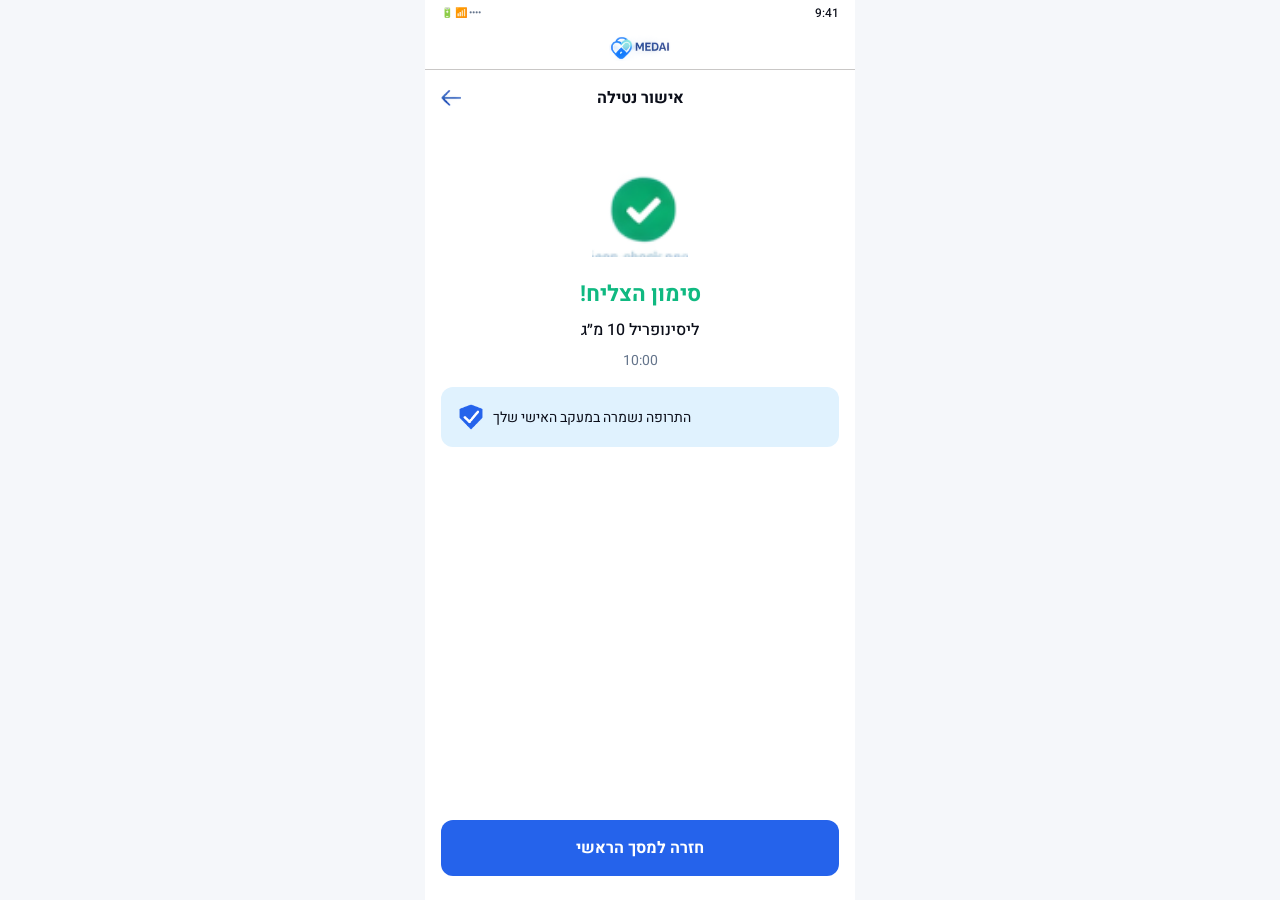
==== dose-confirmation.html @ e1222d78 "Add files via upload" ====
<!DOCTYPE html>
<html lang="he" dir="rtl">
<head>
<meta charset="UTF-8" />
<meta name="viewport" content="width=device-width, initial-scale=1.0" />
<title>MedAI — אישור נטילה</title>
<meta name="description" content="MedAI — אישור שהתרופה נלקחה בהצלחה" />
<link rel="icon" type="image/png" href="assets/images/logo-icon.png" />
<link rel="preconnect" href="https://fonts.googleapis.com" />
<link rel="preconnect" href="https://fonts.gstatic.com" crossorigin />
<link href="https://fonts.googleapis.com/css2?family=Heebo:wght@400;500;700&display=swap" rel="stylesheet" />
<link rel="stylesheet" href="style.css" />
</head>
<body>
<div class="screen">

  <div class="status-bar" aria-hidden="true">
    <span class="status-bar__time">9:41</span>
    <span class="status-bar__icons">••••  📶  🔋</span>
  </div>

  <header class="logo-header">
    <img src="assets/images/logo-header.png" alt="MedAI" />
  </header>

  <header class="page-header page-header--onboarding">
    <a class="page-header__icon-btn" href="index.html" aria-label="חזרה למסך הראשי">
      <img src="assets/icons/icon-back.png" alt="" />
    </a>
    <div class="page-header__title-group">
      <p class="page-header__title">אישור נטילה</p>
    </div>
  </header>

  <main class="content">

    <div class="result">
      <img class="result__icon" src="assets/icons/icon-check.png" alt="" />
      <h1 class="result__title result__title--success">סימון הצליח!</h1>
      <p class="result__meta" id="dose-confirm-name">ליסינופריל 10 מ״ג</p>
      <p class="result__time" id="dose-confirm-time">10:00</p>
    </div>

    <div class="info-card">
      <img src="assets/icons/icon-shield-check.png" alt="" />
      <p>התרופה נשמרה במעקב האישי שלך</p>
    </div>

  </main>

  <div class="btn-footer">
    <a class="btn btn--primary" href="index.html">חזרה למסך הראשי</a>
  </div>

</div>
<script src="script.js"></script>
</body>
</html>
---- style.css ----
/* =========================================================
   MedAI — style.css
   Tokens mirror the Figma variable collections 1:1 by name:
   color/*, typography/*, space/*, radius/*  ->  --color-*, --font-*, --space-*, --radius-*
   ========================================================= */

:root {
  /* color */
  --color-primary-base: #2563eb;
  --color-primary-dark: #1e40af;
  --color-bg-light: #e0f2fe;
  --color-bg-secondary: #f5f7fa;
  --color-surface-base: #ffffff;
  --color-status-success: #10b981;
  --color-status-warning: #f59e0b;
  --color-status-alert: #ec4899;
  --color-bg-warning-light: #fef3c7;
  --color-text-primary: #0b0e19;
  --color-text-muted: #64748b;
  --color-border-default: #c9c7c6;

  /* typography */
  --font-family-base: "Heebo", "Segoe UI", Tahoma, Arial, sans-serif;
  --font-weight-regular: 400;
  --font-weight-medium: 500;
  --font-weight-bold: 700;
  --font-size-xs: 12px;
  --font-size-sm: 14px;
  --font-size-md: 16px;
  --font-size-lg: 20px;
  --font-size-display: 40px;

  /* spacing */
  --space-xs: 4px;
  --space-sm: 8px;
  --space-md: 16px;
  --space-lg: 24px;

  /* radius */
  --radius-sm: 8px;
  --radius-md: 12px;
  --radius-lg: 20px;

  /* layout */
  --screen-max-width: 430px;
}

/* ---------- reset ---------- */
*,
*::before,
*::after {
  box-sizing: border-box;
}

html,
body {
  margin: 0;
  padding: 0;
}

body {
  background: var(--color-bg-secondary);
  font-family: var(--font-family-base);
  color: var(--color-text-primary);
  -webkit-font-smoothing: antialiased;
}

img {
  max-width: 100%;
  display: block;
}

button {
  font-family: inherit;
  cursor: pointer;
}

input {
  font-family: inherit;
}

a {
  color: inherit;
}

/* ---------- screen frame ---------- */
.screen {
  position: relative;
  max-width: var(--screen-max-width);
  margin-inline: auto;
  min-height: 100svh;
  background: var(--color-surface-base);
  display: flex;
  flex-direction: column;
  overflow-x: clip;
}

.screen--tinted {
  background: var(--color-bg-secondary);
}

/* ---------- status bar (decorative, mirrors mobile mockup) ---------- */
.status-bar {
  display: flex;
  align-items: center;
  justify-content: space-between;
  padding-inline: var(--space-md);
  padding-block: var(--space-xs);
  font-size: var(--font-size-xs);
}

.status-bar__time {
  font-weight: var(--font-weight-medium);
  color: var(--color-text-primary);
}

.status-bar__icons {
  font-size: 10px;
  color: var(--color-text-muted);
}

/* ---------- logo header band ---------- */
.logo-header {
  display: flex;
  flex-direction: row-reverse;
  align-items: center;
  justify-content: center;
  gap: var(--space-sm);
  height: 44px;
  background: var(--color-surface-base);
  border-block-end: 1px solid var(--color-border-default);
}

.logo-header img {
  height: 26px;
  width: auto;
}

.logo-header__wordmark {
  font-weight: var(--font-weight-bold);
  font-size: var(--font-size-lg);
  color: var(--color-primary-dark);
  letter-spacing: 0.5px;
}

/* ---------- page header (menu/back + title + trailing icon) ---------- */
.page-header {
  position: relative;
  display: flex;
  align-items: center;
  justify-content: center;
  padding: var(--space-md);
  min-height: 56px;
  background: var(--color-bg-secondary);
}

.page-header--onboarding {
  background: var(--color-surface-base);
  min-height: 56px;
}

/* Header icons keep fixed physical sides regardless of text direction —
   leading action (menu/back) stays physical-left, trailing (bell/profile)
   stays physical-right, matching the source design. In a dir="rtl" document
   that means the LEADING icon uses inset-inline-end (= physical left)
   and the TRAILING icon uses inset-inline-start (= physical right). */
.page-header__icon-btn {
  position: absolute;
  inset-inline-end: var(--space-md);
  top: 50%;
  transform: translateY(-50%);
  width: 20px;
  height: 20px;
  padding: 0;
  border: none;
  background: transparent;
  display: flex;
  align-items: center;
  justify-content: center;
}

.page-header__icon-btn img {
  width: 100%;
  height: 100%;
  object-fit: contain;
}

.page-header__icon-btn--trailing {
  inset-inline-end: auto;
  inset-inline-start: var(--space-md);
  width: 24px;
  height: 24px;
}

.page-header__badge {
  position: absolute;
  top: -2px;
  inset-inline-end: -2px;
  width: 8px;
  height: 8px;
  border-radius: 50%;
  background: var(--color-status-alert);
  border: 1.5px solid var(--color-surface-base);
}

.page-header__title-group {
  text-align: center;
  max-width: 300px;
}

.page-header__title {
  margin: 0;
  font-size: var(--font-size-md);
  font-weight: var(--font-weight-bold);
}

.page-header__title--lg {
  font-size: var(--font-size-lg);
}

.page-header__subtitle {
  margin: 2px 0 0;
  font-size: var(--font-size-xs);
  color: var(--color-text-muted);
}

/* ---------- stepper (onboarding) ---------- */
.stepper {
  display: flex;
  flex-direction: row-reverse;
  align-items: flex-start;
  justify-content: center;
  gap: 0;
  padding-block: var(--space-md) var(--space-sm);
  background: var(--color-surface-base);
  list-style: none;
  margin: 0;
  padding-inline-start: 0;
}

.stepper__step {
  display: flex;
  flex-direction: column;
  align-items: center;
  width: 104px;
}

.stepper__connector {
  width: 40px;
  height: 2px;
  background: var(--color-border-default);
  margin-top: 14px;
}

.stepper__circle {
  width: 28px;
  height: 28px;
  border-radius: 50%;
  display: flex;
  align-items: center;
  justify-content: center;
  font-weight: var(--font-weight-bold);
  font-size: var(--font-size-sm);
  background: var(--color-surface-base);
  border: 1.5px solid var(--color-border-default);
  color: var(--color-text-muted);
}

.stepper__step--active .stepper__circle {
  background: var(--color-primary-base);
  border-color: var(--color-primary-base);
  color: var(--color-surface-base);
}

.stepper__label {
  margin-top: var(--space-sm);
  font-size: 11px;
  font-weight: var(--font-weight-medium);
  color: var(--color-text-muted);
  text-align: center;
}

.stepper__step--active .stepper__label {
  color: var(--color-primary-base);
}

/* ---------- form ---------- */
.form {
  flex: 1;
  display: flex;
  flex-direction: column;
  gap: 20px;
  padding: var(--space-md);
}

.field {
  display: flex;
  flex-direction: column;
  gap: var(--space-sm);
}

.field__label {
  font-size: var(--font-size-sm);
  font-weight: var(--font-weight-medium);
  text-align: start;
}

.field__input-wrap {
  position: relative;
}

.field__input {
  width: 100%;
  background: var(--color-surface-base);
  border: 1px solid var(--color-border-default);
  border-radius: var(--radius-sm);
  padding: var(--space-sm) var(--space-md);
  font-size: var(--font-size-md);
  color: var(--color-text-primary);
  text-align: start;
}

.field__input:focus {
  outline: 2px solid var(--color-primary-base);
  outline-offset: 1px;
}

.field__input--with-icon {
  padding-inline-end: 40px;
}

.field__input-icon {
  position: absolute;
  inset-inline-end: var(--space-md);
  top: 50%;
  transform: translateY(-50%);
  width: 18px;
  height: 18px;
  pointer-events: none;
}

.field__input-icon img {
  width: 100%;
  height: 100%;
  object-fit: contain;
}

/* food-timing chips */
.chip-row {
  display: flex;
  flex-direction: row-reverse;
  justify-content: space-between;
  gap: var(--space-sm);
}

.chip {
  flex: 1;
  display: flex;
  flex-direction: row-reverse;
  align-items: center;
  justify-content: center;
  gap: 6px;
  background: var(--color-surface-base);
  border: 1px solid var(--color-border-default);
  border-radius: var(--radius-sm);
  padding: var(--space-sm) var(--space-sm);
  font-size: var(--font-size-sm);
  font-weight: var(--font-weight-medium);
  color: var(--color-text-muted);
}

.chip img {
  width: 16px;
  height: 16px;
  object-fit: contain;
}

.chip[aria-pressed="true"] {
  background: var(--color-bg-light);
  border-color: var(--color-primary-base);
  color: var(--color-primary-base);
}

/* ---------- buttons ---------- */
.btn {
  display: flex;
  flex-direction: row-reverse;
  align-items: center;
  justify-content: center;
  gap: var(--space-xs);
  width: 100%;
  border: none;
  border-radius: var(--radius-md);
  padding: var(--space-md) var(--space-lg);
  font-size: var(--font-size-md);
  font-weight: var(--font-weight-bold);
  font-family: inherit;
  text-decoration: none;
  box-sizing: border-box;
}

.btn img {
  width: 16px;
  height: 16px;
  object-fit: contain;
}

.btn--primary {
  background: var(--color-primary-base);
  color: var(--color-surface-base);
}

.btn--success {
  background: var(--color-status-success);
  color: var(--color-surface-base);
}

.btn--success img {
  filter: brightness(0) invert(1);
  display: none;
}

/* the check icon only appears after the user actually confirms the dose was taken */
.btn--success.is-confirmed img {
  display: block;
}

.btn--outline {
  background: var(--color-surface-base);
  color: var(--color-primary-base);
  border: 1px solid var(--color-primary-base);
  transition: background-color 0.4s ease, border-color 0.4s ease, color 0.4s ease;
}

/* brief color feedback on the snooze button itself, then settles back to white */
.btn--outline.is-snoozed {
  background: var(--color-bg-warning-light);
  border-color: var(--color-status-warning);
  color: var(--color-text-primary);
}

.btn-footer {
  padding: var(--space-md);
  padding-block-end: var(--space-lg);
}

/* ---------- hero card (next medication) ---------- */
.content {
  flex: 1;
  padding: var(--space-md);
  display: flex;
  flex-direction: column;
  gap: var(--space-md);
}

.hero-card {
  background: var(--color-bg-light);
  border-radius: var(--radius-lg);
  padding: var(--space-md);
  display: flex;
  flex-direction: column;
  gap: var(--space-sm);
}

.hero-card__kicker {
  margin: 0;
  font-size: var(--font-size-sm);
  font-weight: var(--font-weight-medium);
  color: var(--color-primary-dark);
  text-align: end;
}

.hero-card__time-row {
  display: flex;
  flex-direction: row-reverse;
  align-items: center;
  justify-content: space-between;
}

.hero-card__time {
  margin: 0;
  font-size: var(--font-size-display);
  font-weight: var(--font-weight-bold);
  color: var(--color-primary-dark);
  line-height: 1;
}

.hero-card__pill-img {
  width: 56px;
  height: 56px;
  object-fit: contain;
}

.hero-card__name {
  margin: 0;
  font-size: var(--font-size-lg);
  font-weight: var(--font-weight-bold);
  text-align: end;
}

.hero-card__caption {
  margin: 0;
  font-size: var(--font-size-sm);
  color: var(--color-text-muted);
  text-align: end;
}

.action-buttons {
  display: flex;
  flex-direction: column;
  gap: var(--space-sm);
}

/* ---------- mini medication cards ---------- */
.section-title {
  margin: 0;
  font-size: var(--font-size-md);
  font-weight: var(--font-weight-bold);
  text-align: start;
}

.mini-cards {
  display: flex;
  flex-direction: row-reverse;
  gap: var(--space-sm);
}

.mini-card {
  flex: 1;
  min-width: 0;
  max-width: 25%;
  background: var(--color-surface-base);
  border: 1px solid var(--color-border-default);
  border-radius: var(--radius-sm);
  padding: var(--space-sm) 6px;
  display: flex;
  flex-direction: column;
  align-items: center;
  justify-content: flex-start;
  gap: 6px;
  overflow: hidden;
  text-align: center;
}

.mini-card__text {
  display: flex;
  flex-direction: column;
  align-items: center;
  gap: 2px;
  min-width: 0;
  width: 100%;
}

.mini-card__img {
  width: 40px;
  height: 40px;
  object-fit: contain;
  flex-shrink: 0;
  background: none;
}

.mini-card__dot {
  width: 14px;
  height: 14px;
  border-radius: 50%;
  background: var(--color-border-default);
  flex-shrink: 0;
}

.mini-card__dot--success {
  background: var(--color-status-success);
}

.mini-card__dot--warning {
  background: var(--color-status-warning);
}

.mini-card__time {
  margin: 0;
  font-size: var(--font-size-xs);
  font-weight: var(--font-weight-medium);
  text-align: center;
  width: 100%;
  white-space: nowrap;
  overflow: hidden;
  text-overflow: ellipsis;
}

.mini-card__name {
  margin: 0;
  font-size: var(--font-size-xs);
  color: var(--color-text-muted);
  text-align: center;
  width: 100%;
  white-space: nowrap;
  overflow: hidden;
  text-overflow: ellipsis;
}

/* ---------- slider / page indicator ---------- */
.slider {
  display: flex;
  align-items: center;
  justify-content: center;
  gap: 6px;
  padding-block-start: var(--space-sm);
}

.slider__dot {
  width: 6px;
  height: 6px;
  border-radius: 3px;
  background: var(--color-border-default);
}

.slider__dot--active {
  width: 20px;
  background: var(--color-primary-base);
}

/* ---------- status list (patient-status-today) ---------- */
.status-list {
  background: var(--color-surface-base);
  border: 1px solid var(--color-border-default);
  border-radius: var(--radius-lg);
  overflow: hidden;
}

.status-row {
  display: flex;
  flex-direction: row-reverse;
  align-items: center;
  gap: 12px;
  padding: var(--space-md);
  border-block-start: 1px solid var(--color-border-default);
}

.status-row:first-child {
  border-block-start: none;
}

.status-row__icon {
  width: 28px;
  height: 28px;
  object-fit: contain;
  flex-shrink: 0;
}

.status-row__text {
  flex: 1;
  min-width: 0;
  text-align: end;
}

.status-row__line {
  margin: 0;
  font-size: var(--font-size-sm);
  font-weight: var(--font-weight-medium);
}

.status-row__label {
  margin: 2px 0 0;
  font-size: var(--font-size-xs);
}

.status-row__label--success {
  color: var(--color-status-success);
}

.status-row__label--warning {
  color: var(--color-text-muted);
}

.status-row__label--alert {
  color: var(--color-status-alert);
}

/* ---------- bottom nav ---------- */
.bottom-nav {
  display: flex;
  flex-direction: row-reverse;
  align-items: center;
  justify-content: space-between;
  background: var(--color-surface-base);
  border-block-start: 1px solid var(--color-border-default);
  padding: var(--space-sm) var(--space-md);
  max-width: var(--screen-max-width);
  margin-inline: auto;
  width: 100%;
}

.nav-item {
  flex: 1;
  display: flex;
  flex-direction: column;
  align-items: center;
  justify-content: center;
  gap: var(--space-xs);
  background: transparent;
  border: none;
  border-radius: var(--radius-sm);
  padding: var(--space-xs) var(--space-sm);
  text-decoration: none;
  color: var(--color-text-muted);
}

.nav-item__icon-wrap {
  width: 24px;
  height: 24px;
  display: flex;
  align-items: center;
  justify-content: center;
}

.nav-item--active .nav-item__icon-wrap {
  background: var(--color-primary-base);
  border-radius: var(--radius-sm);
}

.nav-item__icon-wrap img {
  width: 100%;
  height: 100%;
  object-fit: contain;
}

.nav-item--active .nav-item__icon-wrap img {
  filter: brightness(0) invert(1);
}

.nav-item__label {
  font-size: var(--font-size-xs);
  font-weight: var(--font-weight-medium);
}

.nav-item--active {
  color: var(--color-primary-base);
}

/* ---------- navigation drawer (opened from the header menu icon) ---------- */
.drawer-overlay {
  position: absolute;
  inset: 0;
  background: rgba(11, 14, 25, 0.45);
  z-index: 40;
  opacity: 0;
  pointer-events: none;
  transition: opacity 0.2s ease;
}

.drawer-overlay.is-open {
  opacity: 1;
  pointer-events: auto;
}

.drawer {
  position: absolute;
  top: 0;
  bottom: 0;
  inset-inline-end: 0;
  width: min(78%, 300px);
  background: var(--color-surface-base);
  z-index: 41;
  transform: translateX(-100%);
  transition: transform 0.25s ease;
  display: flex;
  flex-direction: column;
  padding: var(--space-md);
  box-shadow: 2px 0 16px rgba(11, 14, 25, 0.14);
  overflow-y: auto;
}

.drawer.is-open {
  transform: translateX(0);
}

.drawer__head {
  display: flex;
  align-items: center;
  justify-content: space-between;
  margin-block-end: var(--space-lg);
}

.drawer__title {
  margin: 0;
  font-size: var(--font-size-sm);
  font-weight: var(--font-weight-bold);
  color: var(--color-text-muted);
}

.drawer__close {
  width: 28px;
  height: 28px;
  border: none;
  background: transparent;
  font-size: 18px;
  line-height: 1;
  color: var(--color-text-primary);
  padding: 0;
}

.drawer__nav {
  display: flex;
  flex-direction: column;
}

.drawer__link {
  display: block;
  padding: var(--space-sm);
  border-radius: var(--radius-sm);
  font-size: var(--font-size-md);
  font-weight: var(--font-weight-medium);
  color: var(--color-text-primary);
  text-decoration: none;
  text-align: start;
}

.drawer__link + .drawer__link {
  margin-block-start: var(--space-xs);
}

.drawer__link.is-current {
  background: var(--color-bg-light);
  color: var(--color-primary-dark);
  font-weight: var(--font-weight-bold);
}

/* ---------- utility ---------- */
.spacer {
  flex: 1;
}

/* ---------- registration (screen 0) ---------- */
.screen--register {
  position: relative;
  overflow: hidden;
}

.screen--register > .register-bg {
  position: absolute;
  inset: 0;
}

.screen--register > *:not(.register-bg) {
  position: relative;
}

.register-bg {
  background: linear-gradient(180deg, var(--color-bg-light) 0%, var(--color-bg-secondary) 100%);
}

.register-bg img {
  position: absolute;
  inset-inline-end: 0;
  bottom: 0;
  width: min(88%, 360px);
  height: auto;
}

.register-hero {
  display: flex;
  flex-direction: column;
  align-items: center;
  gap: var(--space-sm);
  padding-block: var(--space-lg) var(--space-md);
  text-align: center;
}

.register-hero__icon {
  width: 72px;
  height: 72px;
  object-fit: contain;
}

.register-hero__title {
  margin: 0;
  font-size: var(--font-size-lg);
  font-weight: var(--font-weight-bold);
  color: var(--color-primary-dark);
}

.register-hero__subtitle {
  margin: 0;
  font-size: var(--font-size-sm);
  color: var(--color-text-muted);
}

.icon-tint-primary {
  filter: invert(29%) sepia(84%) saturate(2000%) hue-rotate(213deg) brightness(95%) contrast(93%);
}

.register-footer-link {
  display: block;
  width: 100%;
  text-align: center;
  margin-block-start: var(--space-md);
  font-size: var(--font-size-sm);
  color: var(--color-text-muted);
  background: none;
  border: none;
  padding: 0;
  font-family: inherit;
}

.register-footer-link strong {
  color: var(--color-primary-base);
  font-weight: var(--font-weight-bold);
}

/* ---------- result screens (dose-confirmation / prescription-alert / interaction-check) ---------- */
.result {
  display: flex;
  flex-direction: column;
  align-items: center;
  text-align: center;
  gap: var(--space-sm);
  padding-block: var(--space-lg) 0;
}

.result__icon {
  width: 96px;
  height: 96px;
  object-fit: contain;
  margin-block-end: var(--space-sm);
}

.result__icon--md {
  width: 88px;
  height: 88px;
}

.result__title {
  margin: 0;
  font-size: 22px;
  font-weight: var(--font-weight-bold);
}

.result__title--success {
  color: var(--color-status-success);
}

.result__title--alert {
  color: var(--color-status-alert);
}

.result__title--primary {
  color: var(--color-primary-base);
}

.result__meta {
  margin: 0;
  font-size: var(--font-size-md);
  font-weight: var(--font-weight-medium);
}

.result__time {
  margin: 0;
  font-size: var(--font-size-sm);
  color: var(--color-text-muted);
}

.result__caption {
  margin: 0;
  font-size: var(--font-size-sm);
  color: var(--color-text-muted);
  max-width: 320px;
}

.result__footer {
  width: 100%;
  display: flex;
  flex-direction: column;
  gap: var(--space-sm);
  padding: var(--space-md);
}

/* ---------- info card (icon + text, light tint) ---------- */
.info-card {
  width: 100%;
  display: flex;
  flex-direction: row-reverse;
  align-items: center;
  gap: var(--space-sm);
  background: var(--color-bg-light);
  border-radius: var(--radius-md);
  padding: var(--space-md);
}

.info-card img {
  width: 28px;
  height: 28px;
  object-fit: contain;
  flex-shrink: 0;
}

.info-card p {
  margin: 0;
  font-size: var(--font-size-sm);
  color: var(--color-text-primary);
  text-align: end;
}

/* ---------- new medication card (prescription alert) ---------- */
.new-med-card {
  width: 100%;
  display: flex;
  flex-direction: row-reverse;
  align-items: center;
  gap: var(--space-md);
  background: var(--color-bg-secondary);
  border: 1px solid var(--color-border-default);
  border-radius: var(--radius-md);
  padding: var(--space-md);
}

.new-med-card img {
  width: 48px;
  height: 48px;
  object-fit: contain;
  flex-shrink: 0;
}

.new-med-card__label {
  margin: 0 0 2px;
  font-size: var(--font-size-xs);
  color: var(--color-text-muted);
  text-align: end;
}

.new-med-card__name {
  margin: 0;
  font-size: var(--font-size-md);
  font-weight: var(--font-weight-bold);
  text-align: end;
}

/* ---------- select fields (frequency dropdown) ---------- */
select.field__input {
  appearance: none;
  -webkit-appearance: none;
  -moz-appearance: none;
  background-image: none;
}

/* ---------- photo upload / camera + gallery picker (onboarding step 3) ---------- */
.photo-upload {
  position: relative;
  width: 100%;
  height: 220px;
  display: flex;
  align-items: center;
  justify-content: center;
  background: linear-gradient(180deg, #2b2f36 0%, #15171b 100%);
  border: none;
  border-radius: var(--radius-md);
  padding: 0;
  overflow: hidden;
  text-align: center;
}

/* ---- viewfinder (before capture) ---- */
.photo-upload__viewfinder {
  position: absolute;
  inset: 14px;
  border-radius: 10px;
  pointer-events: none;
}

.photo-upload__corner {
  position: absolute;
  width: 22px;
  height: 22px;
  border: 2.5px solid rgba(255, 255, 255, 0.85);
  border-radius: 3px;
}

.photo-upload__corner--tl {
  top: 0;
  inset-inline-start: 0;
  border-inline-end: none;
  border-block-end: none;
}

.photo-upload__corner--tr {
  top: 0;
  inset-inline-end: 0;
  border-inline-start: none;
  border-block-end: none;
}

.photo-upload__corner--bl {
  bottom: 0;
  inset-inline-start: 0;
  border-inline-end: none;
  border-block-start: none;
}

.photo-upload__corner--br {
  bottom: 0;
  inset-inline-end: 0;
  border-inline-start: none;
  border-block-start: none;
}

.photo-upload__hint {
  position: absolute;
  top: 50%;
  left: 50%;
  transform: translate(-50%, -50%);
  margin: 0;
  width: 74%;
  font-size: 12px;
  line-height: 1.4;
  color: rgba(255, 255, 255, 0.75);
}

/* ---- captured photo preview ---- */
.photo-upload__preview {
  position: absolute;
  inset: 0;
  width: 100%;
  height: 100%;
  object-fit: cover;
  display: none;
}

.photo-upload.has-photo .photo-upload__preview {
  display: block;
}

.photo-upload.has-photo .photo-upload__viewfinder {
  display: none;
}

/* ---- top-left close (X) control ---- */
.photo-upload__close {
  position: absolute;
  top: 10px;
  inset-inline-start: 10px;
  width: 28px;
  height: 28px;
  border-radius: 50%;
  background: rgba(0, 0, 0, 0.45);
  color: #fff;
  font-size: 13px;
  line-height: 28px;
  text-align: center;
  z-index: 2;
}

/* ---- bottom control bar: thumbnail / shutter / spacer ---- */
.photo-upload__bar {
  position: absolute;
  bottom: 12px;
  left: 0;
  right: 0;
  display: flex;
  align-items: center;
  justify-content: space-between;
  padding-inline: 22px;
  z-index: 2;
}

.photo-upload__thumb-slot {
  width: 30px;
  height: 30px;
  border-radius: 7px;
  overflow: hidden;
  background: rgba(255, 255, 255, 0.18);
  border: 1.5px solid rgba(255, 255, 255, 0.6);
}

.photo-upload__thumb-slot--ghost {
  visibility: hidden;
}

.photo-upload__thumb {
  width: 100%;
  height: 100%;
  object-fit: cover;
  display: none;
}

.photo-upload.has-photo .photo-upload__thumb {
  display: block;
}

.photo-upload__shutter {
  width: 52px;
  height: 52px;
  border-radius: 50%;
  border: 3px solid #fff;
  display: flex;
  align-items: center;
  justify-content: center;
}

.photo-upload__shutter-ring {
  width: 40px;
  height: 40px;
  border-radius: 50%;
  background: #fff;
}

.photo-upload.is-flashing {
  position: relative;
}

.photo-upload.is-flashing::after {
  content: "";
  position: absolute;
  inset: 0;
  background: #fff;
  border-radius: inherit;
  animation: camera-flash 0.5s ease-out;
  pointer-events: none;
  z-index: 3;
}

@keyframes camera-flash {
  0% {
    opacity: 0.95;
  }
  100% {
    opacity: 0;
  }
}

/* ---- gallery picker: looks like a phone photo-gallery app ---- */
.gallery-modal {
  margin-block-start: var(--space-sm);
  background: var(--color-surface-base);
  border: 1px solid var(--color-border-default);
  border-radius: var(--radius-md);
  overflow: hidden;
}

.gallery-modal[hidden] {
  display: none;
}

.gallery-modal__head {
  display: flex;
  flex-direction: row-reverse;
  align-items: center;
  justify-content: space-between;
  padding: var(--space-sm) var(--space-md);
  border-block-end: 1px solid var(--color-border-default);
}

.gallery-modal__title {
  margin: 0;
  font-size: var(--font-size-sm);
  font-weight: var(--font-weight-bold);
}

.gallery-modal__close {
  width: 26px;
  height: 26px;
  border-radius: 50%;
  background: var(--color-bg-secondary);
  color: var(--color-text-muted);
  font-size: 12px;
  line-height: 26px;
  text-align: center;
}

.gallery-modal__grid {
  display: grid;
  grid-template-columns: repeat(3, 1fr);
  gap: 3px;
  padding: 3px;
}

.gallery-strip__item {
  aspect-ratio: 1 / 1;
  width: 100%;
  border-radius: 4px;
  border: none;
  background: var(--color-bg-secondary);
  padding: 0;
  display: flex;
  align-items: center;
  justify-content: center;
  overflow: hidden;
  position: relative;
}

.gallery-strip__item img {
  width: 100%;
  height: 100%;
  object-fit: cover;
}

.gallery-strip__item[aria-pressed="true"] {
  box-shadow: inset 0 0 0 3px var(--color-primary-base);
}

.gallery-strip__item[aria-pressed="true"]::after {
  content: "✓";
  position: absolute;
  top: 5px;
  inset-inline-end: 5px;
  width: 18px;
  height: 18px;
  border-radius: 50%;
  background: var(--color-primary-base);
  color: #fff;
  font-size: 11px;
  line-height: 18px;
  text-align: center;
}

/* ---------- review card (onboarding step 3) ---------- */
.review-card {
  width: 100%;
  background: var(--color-surface-base);
  border: 1px solid var(--color-border-default);
  border-radius: var(--radius-md);
  padding: var(--space-md);
  display: flex;
  flex-direction: column;
  gap: var(--space-sm);
}

.review-card__head {
  display: flex;
  flex-direction: row-reverse;
  align-items: center;
  gap: var(--space-sm);
  padding-block-end: var(--space-sm);
  border-block-end: 1px solid var(--color-border-default);
}

.review-card__head img {
  width: 56px;
  height: 56px;
  object-fit: contain;
  flex-shrink: 0;
}

.review-card__name {
  margin: 0;
  font-size: var(--font-size-md);
  font-weight: var(--font-weight-bold);
  text-align: end;
}

.review-row {
  display: flex;
  flex-direction: row-reverse;
  justify-content: space-between;
  font-size: var(--font-size-sm);
}

.review-row__label {
  color: var(--color-text-muted);
}

.review-row__value {
  font-weight: var(--font-weight-medium);
  color: var(--color-text-primary);
}

/* ---------- mobile floor: usable at 360px ---------- */
@media (max-width: 380px) {
  .field__input,
  .chip {
    font-size: var(--font-size-sm);
  }

  .hero-card__time {
    font-size: 34px;
  }

  .mini-cards {
    gap: 6px;
  }
}
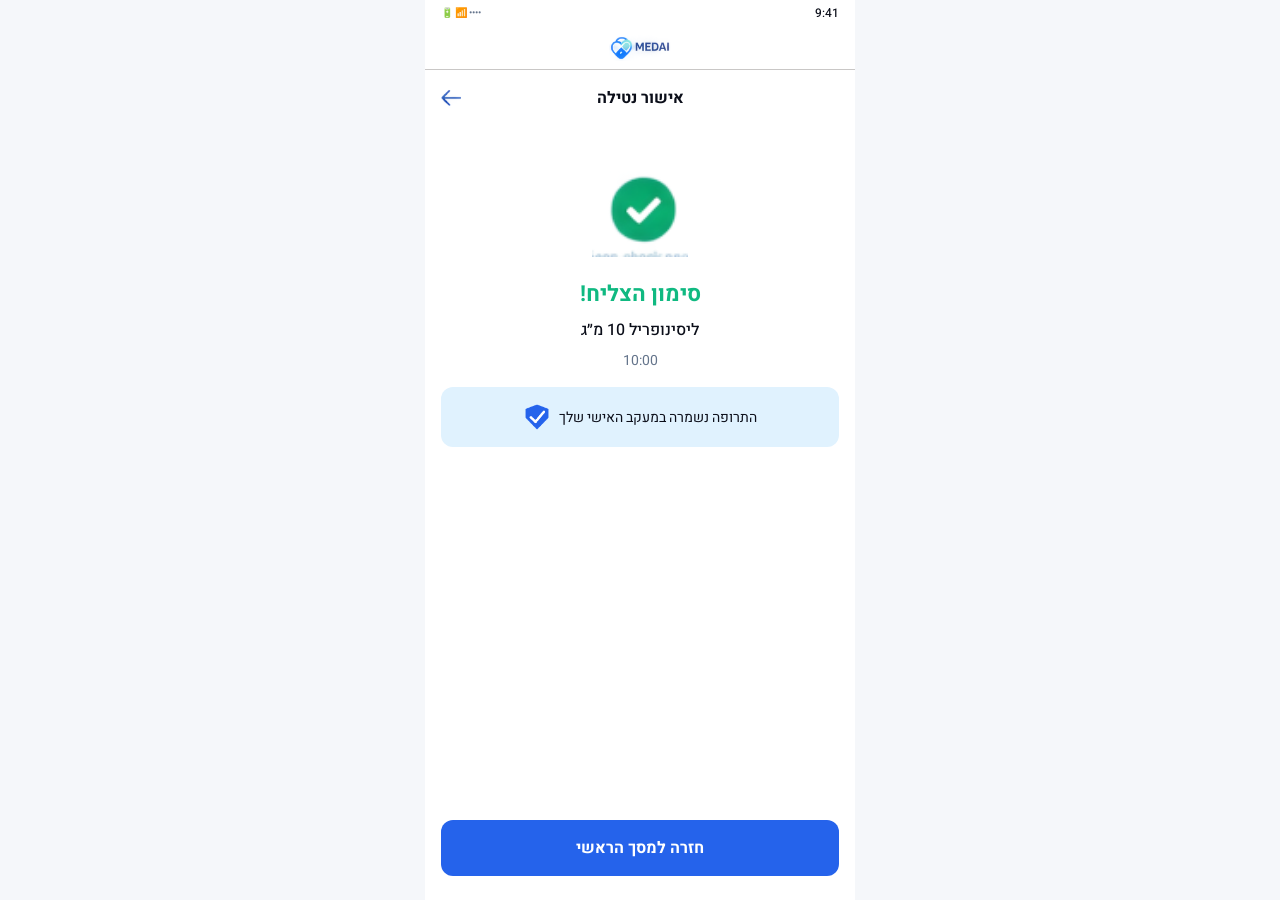
==== commit b98c24b6: "Add files via upload" ====
--- a/dose-confirmation.html
+++ b/dose-confirmation.html
@@ -24,7 +24,7 @@
   </header>
 
   <header class="page-header page-header--onboarding">
-    <a class="page-header__icon-btn" href="index.html" aria-label="חזרה למסך הראשי">
+    <a class="page-header__icon-btn" href="home.html" aria-label="חזרה למסך הראשי">
       <img src="assets/icons/icon-back.png" alt="" />
     </a>
     <div class="page-header__title-group">
@@ -49,7 +49,7 @@
   </main>
 
   <div class="btn-footer">
-    <a class="btn btn--primary" href="index.html">חזרה למסך הראשי</a>
+    <a class="btn btn--primary" href="home.html">חזרה למסך הראשי</a>
   </div>
 
 </div>
--- a/style.css
+++ b/style.css
@@ -646,6 +646,31 @@
   flex-shrink: 0;
 }
 
+.status-row__photo-wrap {
+  position: relative;
+  width: 48px;
+  height: 48px;
+  flex-shrink: 0;
+}
+
+.status-row__photo {
+  width: 100%;
+  height: 100%;
+  object-fit: contain;
+}
+
+.status-row__badge {
+  position: absolute;
+  bottom: -2px;
+  inset-inline-start: -2px;
+  width: 18px;
+  height: 18px;
+  object-fit: contain;
+  background: var(--color-surface-base);
+  border-radius: 50%;
+  box-shadow: 0 0 0 2px var(--color-surface-base);
+}
+
 .status-row__text {
   flex: 1;
   min-width: 0;
@@ -979,6 +1004,7 @@
   display: flex;
   flex-direction: row-reverse;
   align-items: center;
+  justify-content: center;
   gap: var(--space-sm);
   background: var(--color-bg-light);
   border-radius: var(--radius-md);
@@ -996,7 +1022,7 @@
   margin: 0;
   font-size: var(--font-size-sm);
   color: var(--color-text-primary);
-  text-align: end;
+  text-align: center;
 }
 
 /* ---------- new medication card (prescription alert) ---------- */
@@ -1225,6 +1251,52 @@
   }
 }
 
+/* ---------- snooze reminder popup (home.html) ---------- */
+.snooze-popup {
+  position: absolute;
+  inset: 0;
+  z-index: 60;
+  display: flex;
+  align-items: center;
+  justify-content: center;
+  background: rgba(20, 20, 30, 0.4);
+}
+
+.snooze-popup[hidden] {
+  display: none;
+}
+
+.snooze-popup__card {
+  position: relative;
+  width: 190px;
+  background: var(--color-surface-base);
+  border-radius: var(--radius-md);
+  box-shadow: 0 12px 32px rgba(20, 20, 30, 0.3);
+  padding: var(--space-sm);
+}
+
+.snooze-popup__img {
+  display: block;
+  width: 100%;
+  height: auto;
+  border-radius: var(--radius-sm);
+}
+
+.snooze-popup__close {
+  position: absolute;
+  top: -10px;
+  inset-inline-end: -10px;
+  width: 26px;
+  height: 26px;
+  border-radius: 50%;
+  background: var(--color-text-primary);
+  color: #fff;
+  font-size: 12px;
+  line-height: 26px;
+  text-align: center;
+  box-shadow: 0 2px 6px rgba(20, 20, 30, 0.25);
+}
+
 /* ---- gallery picker: looks like a phone photo-gallery app ---- */
 .gallery-modal {
   margin-block-start: var(--space-sm);
